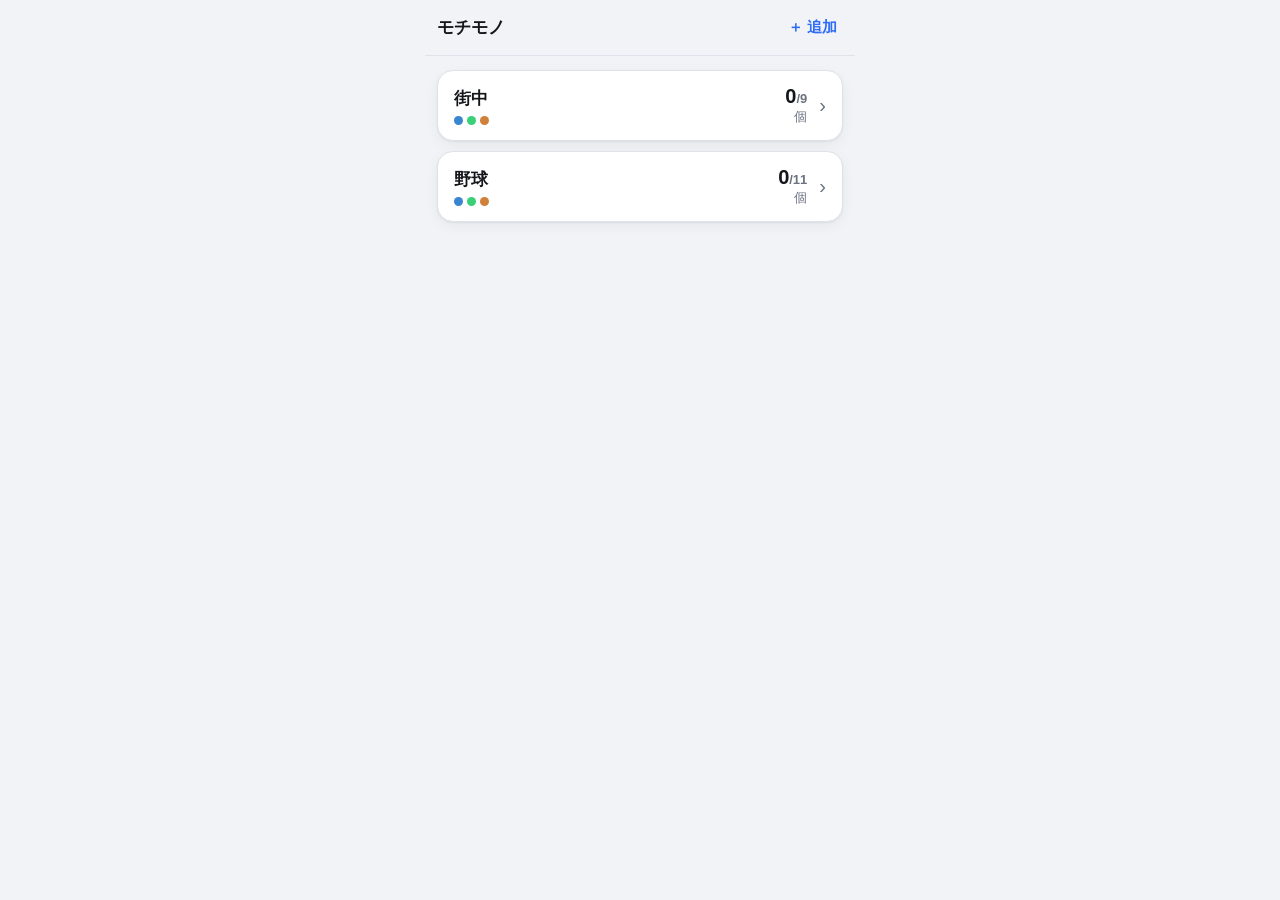
==== mochimono.html @ ecf351e9 "モチモノ: HTMLプロトタイプ 持ち物チェックリスト（6本目）の操作感を先に固めるためのプロトタイプ。 引き継ぎ書の進め方①に従い、Swiftを書く前にブラウザで詰める。  - プレーンテキスト編集" ====
<!DOCTYPE html>
<html lang="ja">
<head>
<meta charset="utf-8">
<meta name="viewport" content="width=device-width,initial-scale=1,viewport-fit=cover">
<title>モチモノ プロトタイプ</title>
<style>
:root{
  --bg:#f2f3f7; --card:#ffffff; --text:#14161a; --sub:#6b7280; --line:#dfe2ea;
  --accent:#2f6df6; --danger:#d92d20; --shadow:0 1px 2px rgba(0,0,0,.06),0 4px 14px rgba(0,0,0,.05);
}
@media (prefers-color-scheme:dark){
  :root{ --bg:#0b0d10; --card:#161a20; --text:#eef1f6; --sub:#98a2b3; --line:#252b34;
         --accent:#5b8dff; --danger:#ff6b60; --shadow:none; }
}
*{box-sizing:border-box;-webkit-tap-highlight-color:transparent}
html,body{margin:0;padding:0;background:var(--bg);color:var(--text);
  font-family:-apple-system,BlinkMacSystemFont,"Hiragino Sans","Noto Sans JP",sans-serif;}
body{max-width:430px;margin:0 auto;min-height:100vh;overscroll-behavior:none}

/* ---------- 共通の枠 ---------- */
.nav{position:sticky;top:0;z-index:10;background:color-mix(in srgb,var(--bg) 88%,transparent);
  backdrop-filter:blur(12px);border-bottom:1px solid var(--line);
  display:flex;align-items:center;gap:8px;padding:10px 12px;min-height:52px}
.nav h1{font-size:17px;margin:0;font-weight:700;flex:1;min-width:0;
  white-space:nowrap;overflow:hidden;text-overflow:ellipsis}
.nav .sub{font-size:12px;color:var(--sub);font-weight:500;margin-left:6px;white-space:nowrap}
.btn{border:0;background:transparent;color:var(--accent);font-size:15px;font-weight:600;
  padding:8px 6px;border-radius:10px;cursor:pointer;font-family:inherit}
.btn:active{opacity:.5}
.btn.solid{background:var(--accent);color:#fff;padding:11px 16px;border-radius:12px}
.btn.ghost{color:var(--sub)}
.btn.danger{color:var(--danger)}
.wrap{padding:14px 12px 120px}
.screen{display:none}
.screen.on{display:block}

/* ---------- リスト一覧 ---------- */
.row{background:var(--card);border:1px solid var(--line);border-radius:16px;padding:14px 16px;
  margin-bottom:10px;display:flex;align-items:center;gap:12px;box-shadow:var(--shadow);cursor:pointer}
.row:active{transform:scale(.985)}
.row .name{font-size:17px;font-weight:700;flex:1;min-width:0}
.row .dots{display:flex;gap:4px;margin-top:6px}
.row .dot{width:9px;height:9px;border-radius:50%}
.row .cnt{font-size:13px;color:var(--sub);font-variant-numeric:tabular-nums;text-align:right}
.row .cnt b{display:block;font-size:20px;color:var(--text);font-weight:800}
.row.done .cnt b{color:#16a34a}
.chev{color:var(--sub);font-size:20px}
.empty{color:var(--sub);text-align:center;padding:48px 20px;line-height:1.9;font-size:14px}

/* ---------- グリッド ---------- */
.group{margin-bottom:16px}
.grid{display:grid;gap:8px}
.cell{
  --h:210;
  position:relative;border-radius:14px;display:flex;align-items:center;justify-content:center;
  text-align:center;padding:8px 6px;cursor:pointer;line-height:1.25;word-break:auto-phrase;overflow-wrap:anywhere;min-width:0;
  font-weight:700;letter-spacing:-.01em;
  border:1.5px solid hsl(var(--h) 42% 78%);
  background:hsl(var(--h) 62% 96%);
  color:hsl(var(--h) 45% 28%);
  transition:transform .09s ease, background .13s ease, color .13s ease, border-color .13s ease;
}
.cell.on{
  background:hsl(var(--h) 62% 45%);
  border-color:hsl(var(--h) 62% 40%);
  color:#fff;
}
.cell:active{transform:scale(.94)}
.cell .tick{position:absolute;top:5px;right:7px;font-size:12px;opacity:0;transition:opacity .13s}
.cell.on .tick{opacity:.95}
@media (prefers-color-scheme:dark){
  .cell{border-color:hsl(var(--h) 34% 38%);background:hsl(var(--h) 32% 18%);color:hsl(var(--h) 55% 80%)}
  .cell.on{background:hsl(var(--h) 62% 55%);border-color:hsl(var(--h) 62% 62%);color:#0b0d10}
}

/* ---------- 進捗・完了 ---------- */
.bar{height:6px;border-radius:99px;background:var(--line);overflow:hidden;margin:0 0 14px}
.bar i{display:block;height:100%;background:var(--accent);transition:width .25s ease}
.bar.full i{background:#16a34a}
.done-banner{background:#16a34a;color:#fff;border-radius:14px;padding:12px 14px;font-weight:800;
  text-align:center;margin-bottom:14px;font-size:15px}

/* ---------- 編集 ---------- */
.field{width:100%;background:var(--card);border:1px solid var(--line);border-radius:14px;
  padding:12px 14px;font-size:16px;color:var(--text);font-family:inherit;margin-bottom:12px}
textarea.field{min-height:46vh;line-height:1.85;resize:vertical;font-size:16px}
.hint{color:var(--sub);font-size:12.5px;line-height:1.8;padding:2px 4px 14px}
.hint code{background:var(--line);padding:1px 5px;border-radius:5px;font-size:12px}
.seg{display:flex;gap:6px;background:var(--line);padding:4px;border-radius:12px}
.seg button{flex:1;border:0;background:transparent;color:var(--sub);font-weight:700;font-size:15px;
  padding:9px 0;border-radius:9px;cursor:pointer;font-family:inherit}
.seg button.on{background:var(--card);color:var(--text);box-shadow:var(--shadow)}
.label{font-size:13px;font-weight:700;color:var(--sub);margin:18px 4px 8px}

/* ---------- シート ---------- */
.mask{position:fixed;inset:0;background:rgba(0,0,0,.4);display:none;z-index:40}
.mask.on{display:block}
.sheet{position:fixed;left:0;right:0;bottom:0;z-index:41;max-width:430px;margin:0 auto;
  background:var(--bg);border-radius:22px 22px 0 0;padding:20px 16px 34px;display:none;
  border-top:1px solid var(--line)}
.sheet.on{display:block}
.sheet h2{margin:0 0 6px;font-size:17px}
.sheet p{margin:0 0 18px;color:var(--sub);font-size:14px;line-height:1.7}
.sheet .acts{display:flex;flex-direction:column;gap:8px}
.sheet .acts .btn{width:100%;padding:14px;border-radius:14px;background:var(--card);border:1px solid var(--line)}
.fab{position:fixed;left:0;right:0;bottom:0;max-width:430px;margin:0 auto;padding:12px 12px calc(12px + env(safe-area-inset-bottom));
  background:linear-gradient(to top,var(--bg) 62%,transparent);display:flex;gap:8px;z-index:20}
.fab .btn{flex:1}
</style>
</head>
<body>

<!-- ============ リスト一覧 ============ -->
<section id="screen-home" class="screen on">
  <div class="nav"><h1>モチモノ</h1><button class="btn" onclick="newList()">＋ 追加</button></div>
  <div class="wrap"><div id="homeList"></div></div>
</section>

<!-- ============ 閲覧（グリッド） ============ -->
<section id="screen-list" class="screen">
  <div class="nav">
    <button class="btn" onclick="go('home')">‹ 一覧</button>
    <h1 id="listTitle"></h1>
    <span class="sub" id="listCount"></span>
    <button class="btn" onclick="openSheet()">…</button>
  </div>
  <div class="wrap">
    <div class="bar" id="bar"><i></i></div>
    <div id="doneBanner"></div>
    <div id="groups"></div>
  </div>
  <div class="fab">
    <button class="btn solid" style="background:var(--card);color:var(--text);border:1px solid var(--line)"
            onclick="askReset()">全部外す</button>
    <button class="btn solid" onclick="go('edit')">編集</button>
  </div>
</section>

<!-- ============ 編集（プレーンテキスト） ============ -->
<section id="screen-edit" class="screen">
  <div class="nav">
    <button class="btn ghost" onclick="cancelEdit()">キャンセル</button>
    <h1 style="text-align:center">編集</h1>
    <button class="btn" onclick="saveEdit()">保存</button>
  </div>
  <div class="wrap">
    <div class="label">リスト名</div>
    <input id="editName" class="field" placeholder="例：野球">
    <div class="label">持ち物（1行に1つ・空行でグループが分かれます）</div>
    <textarea id="editText" class="field" spellcheck="false" placeholder="帽子&#10;ソックス&#10;&#10;グローブ&#10;バット"></textarea>
    <div class="hint">
      ・1行 = 1つの持ち物<br>
      ・<code>空行</code>を入れると、そこでグループが分かれて色が変わります<br>
      ・チェックの状態は、名前が同じものは編集しても引き継がれます
    </div>
    <div class="label">列数</div>
    <div class="seg" id="colSeg"></div>
    <div class="label" style="margin-top:26px">このリスト</div>
    <button class="btn danger field" style="text-align:left;cursor:pointer" onclick="askDelete()">リストを削除</button>
  </div>
</section>

<div class="mask" id="mask" onclick="closeSheet()"></div>
<div class="sheet" id="sheet">
  <h2 id="sheetTitle"></h2>
  <p id="sheetBody"></p>
  <div class="acts" id="sheetActs"></div>
</div>

<script>
/* ==========================================================
   データ
   list = { id, name, text, cols, items:[{id,text,g,on}] }
   text が正本。items は text から作り、チェック状態だけ持ち越す。
   ========================================================== */
const KEY = 'mochimono.v1';
const HUES = [210, 145, 28, 340, 265, 190, 55, 8, 300, 168];
let db = load();
let cur = null;          // 開いているリストのid
let pendingAct = null;

function uid(){ return Math.random().toString(36).slice(2,10) }

function load(){
  try{
    const raw = localStorage.getItem(KEY);
    if(raw){ const d = JSON.parse(raw); if(d && Array.isArray(d.lists)) return d; }
  }catch(e){ console.warn('読み込み失敗', e) }   // 握り潰さない（DEVLOG 4-1）
  return { lists: [
    seed('街中', '財布\nスマホ\n鍵\nハンカチ\n\nイヤホン\nモバイルバッテリー\n充電ケーブル\n\n目薬\nリップ'),
    seed('野球', '帽子\nソックス\nアンダーシャツ\nベルト\n\nグローブ\nバット\nスパイク\n\nタオル\n水筒\n日焼け止め\n保険証'),
  ]};
}
function seed(name, text){
  const l = { id:uid(), name, text, cols:4, items:[] };
  l.items = parse(text, []);
  return l;
}
function save(){ try{ localStorage.setItem(KEY, JSON.stringify(db)) }catch(e){ alert('保存できませんでした：'+e.message) } }

/* text → items。old のチェック状態を、同じ名前のものへ引き継ぐ。 */
function parse(text, old){
  const lines = String(text).replace(/\r\n?/g,'\n').split('\n');
  const out = [];
  let g = 0, seenInGroup = false;
  for(const raw of lines){
    const t = raw.trim();
    if(t === ''){ if(seenInGroup){ g++; seenInGroup = false } continue }
    out.push({ id:uid(), text:t, g, on:false });
    seenInGroup = true;
  }
  // 引き継ぎ：同グループの同名を優先し、無ければ全体から同名を1つ消費する
  const pool = (old||[]).map(o => ({...o, used:false}));
  for(const it of out){
    let m = pool.find(o => !o.used && o.text === it.text && o.g === it.g)
         || pool.find(o => !o.used && o.text === it.text);
    if(m){ m.used = true; it.on = m.on; it.id = m.id }
  }
  return out;
}

/* ==========================================================
   画面
   ========================================================== */
function go(name){
  for(const s of document.querySelectorAll('.screen')) s.classList.remove('on');
  document.getElementById('screen-'+name).classList.add('on');
  window.scrollTo(0,0);
  if(name === 'home') renderHome();
  if(name === 'list') renderList();
  if(name === 'edit') renderEdit();
}
function list(){ return db.lists.find(l => l.id === cur) }
function stat(l){ const n = l.items.length, d = l.items.filter(i=>i.on).length; return {n, d} }

function renderHome(){
  const el = document.getElementById('homeList');
  if(!db.lists.length){
    el.innerHTML = '<div class="empty">リストがありません。<br>右上の「＋ 追加」から作れます。</div>';
    return;
  }
  el.innerHTML = db.lists.map(l => {
    const {n,d} = stat(l);
    const gs = [...new Set(l.items.map(i=>i.g))];
    const dots = gs.map(g => `<span class="dot" style="background:hsl(${HUES[g%HUES.length]} 62% 52%)"></span>`).join('');
    return `<div class="row ${n&&d===n?'done':''}" onclick="open_('${l.id}')">
      <div style="flex:1;min-width:0">
        <div class="name">${esc(l.name)}</div>
        <div class="dots">${dots}</div>
      </div>
      <div class="cnt"><b>${d}<span style="font-size:13px;color:var(--sub)">/${n}</span></b>${n&&d===n?'そろった':'個'}</div>
      <div class="chev">›</div>
    </div>`;
  }).join('');
}

function renderList(){
  const l = list(); if(!l) return go('home');
  const {n,d} = stat(l);
  document.getElementById('listTitle').textContent = l.name;
  document.getElementById('listCount').textContent = n ? `${d}/${n}` : '';
  const bar = document.getElementById('bar');
  bar.classList.toggle('full', n>0 && d===n);
  bar.firstElementChild.style.width = (n ? d/n*100 : 0) + '%';
  document.getElementById('doneBanner').innerHTML =
    (n>0 && d===n) ? '<div class="done-banner">ヨシ！ 全部そろいました</div>' : '';

  const groups = [];
  for(const it of l.items){ (groups[it.g] ||= []).push(it) }
  const cols = l.cols || 4;
  const ar = cols >= 4 ? 1 : cols === 3 ? 1.15 : 1.7;
  document.getElementById('groups').innerHTML = groups.filter(Boolean).map((items, gi) => {
    const h = HUES[items[0].g % HUES.length];
    const cells = items.map(it => `
      <div class="cell ${it.on?'on':''}" style="--h:${h};aspect-ratio:${ar};font-size:${fsize(it.text,cols)}px"
           onclick="toggle('${it.id}')"><span class="tick">✓</span>${esc(it.text)}</div>`).join('');
    return `<div class="group"><div class="grid" style="grid-template-columns:repeat(${cols},minmax(0,1fr))">${cells}</div></div>`;
  }).join('') || '<div class="empty">まだ何も入っていません。<br>下の「編集」から書けます。</div>';
}

function fsize(t, cols){
  const base = cols<=2 ? 20 : cols===3 ? 17 : 15;
  const n = t.length;
  if(n<=4) return base;
  if(n<=6) return base-2;
  if(n<=9) return base-4;
  return base-5.5;
}

function toggle(id){
  const l = list(); const it = l.items.find(i=>i.id===id); if(!it) return;   // 消えたIDは黙って無視（DEVLOG 4-10）
  it.on = !it.on;
  haptic(it.on ? 'on' : 'off');
  save(); renderList();
}

function open_(id){ cur = id; go('list') }
function newList(){
  const l = { id:uid(), name:'新しいリスト', text:'', cols:4, items:[] };
  db.lists.push(l); save(); cur = l.id; go('edit');
}

/* ---------- 編集 ---------- */
function renderEdit(){
  const l = list(); if(!l) return go('home');
  document.getElementById('editName').value = l.name;
  document.getElementById('editText').value = l.text;
  const seg = document.getElementById('colSeg');
  seg.innerHTML = [2,3,4,5].map(c =>
    `<button class="${(l.cols||4)===c?'on':''}" onclick="setCols(${c})">${c}列</button>`).join('');
}
function setCols(c){ const l=list(); l.cols=c; haptic('sel'); save(); renderEdit() }
function saveEdit(){
  const l = list();
  const name = document.getElementById('editName').value.trim();
  l.name = name || '名前のないリスト';
  l.text = document.getElementById('editText').value;
  l.items = parse(l.text, l.items);
  haptic('ok'); save(); go('list');
}
function cancelEdit(){ const l=list(); go(l && l.items.length ? 'list' : 'home') }

/* ---------- 確認シート ---------- */
function sheet(title, body, acts){
  document.getElementById('sheetTitle').textContent = title;
  document.getElementById('sheetBody').textContent = body;
  document.getElementById('sheetActs').innerHTML =
    acts.map((a,i)=>`<button class="btn ${a.danger?'danger':''}" onclick="sheetAct(${i})">${esc(a.label)}</button>`).join('') +
    `<button class="btn ghost" onclick="closeSheet()">やめる</button>`;
  pendingAct = acts;
  document.getElementById('mask').classList.add('on');
  document.getElementById('sheet').classList.add('on');
}
function sheetAct(i){ const f = pendingAct[i].run; closeSheet(); f() }
function closeSheet(){
  document.getElementById('mask').classList.remove('on');
  document.getElementById('sheet').classList.remove('on');
}
function openSheet(){
  const l = list(); const {n,d} = stat(l);
  sheet(l.name, `${n}個中 ${d}個にチェックが付いています。`, [
    {label:'編集する', run:()=>go('edit')},
    {label:'チェックを全部外す', danger:true, run:doReset},
  ]);
}
function askReset(){
  const l = list(); const {n,d} = stat(l);
  if(d === 0){ haptic('warn'); return }
  sheet('チェックを全部外しますか？', `${n}個中 ${d}個に付いているチェックが、すべて外れます。元に戻せません。`,
    [{label:'全部外す', danger:true, run:doReset}]);
}
function doReset(){
  const l = list(); l.items.forEach(i => i.on = false);
  haptic('ok'); save(); renderList();
}
function askDelete(){
  const l = list();
  sheet('このリストを削除しますか？', `「${l.name}」と、書いた ${l.items.length}個の持ち物がすべて消えます。元に戻せません。`,
    [{label:'削除する', danger:true, run:()=>{
      db.lists = db.lists.filter(x => x.id !== l.id); cur = null; haptic('warn'); save(); go('home');
    }}]);
}

/* ---------- 触覚（本番はSwiftのUIImpactFeedbackGenerator。ここは代替） ---------- */
function haptic(kind){
  const ms = {on:[14], off:[8], sel:[6], ok:[10,40,16], warn:[18,60,18]}[kind] || [10];
  try{ navigator.vibrate && navigator.vibrate(ms) }catch(e){}
}

function esc(s){ return String(s).replace(/[&<>"]/g, c => ({'&':'&amp;','<':'&lt;','>':'&gt;','"':'&quot;'}[c])) }

renderHome();
</script>
</body>
</html>
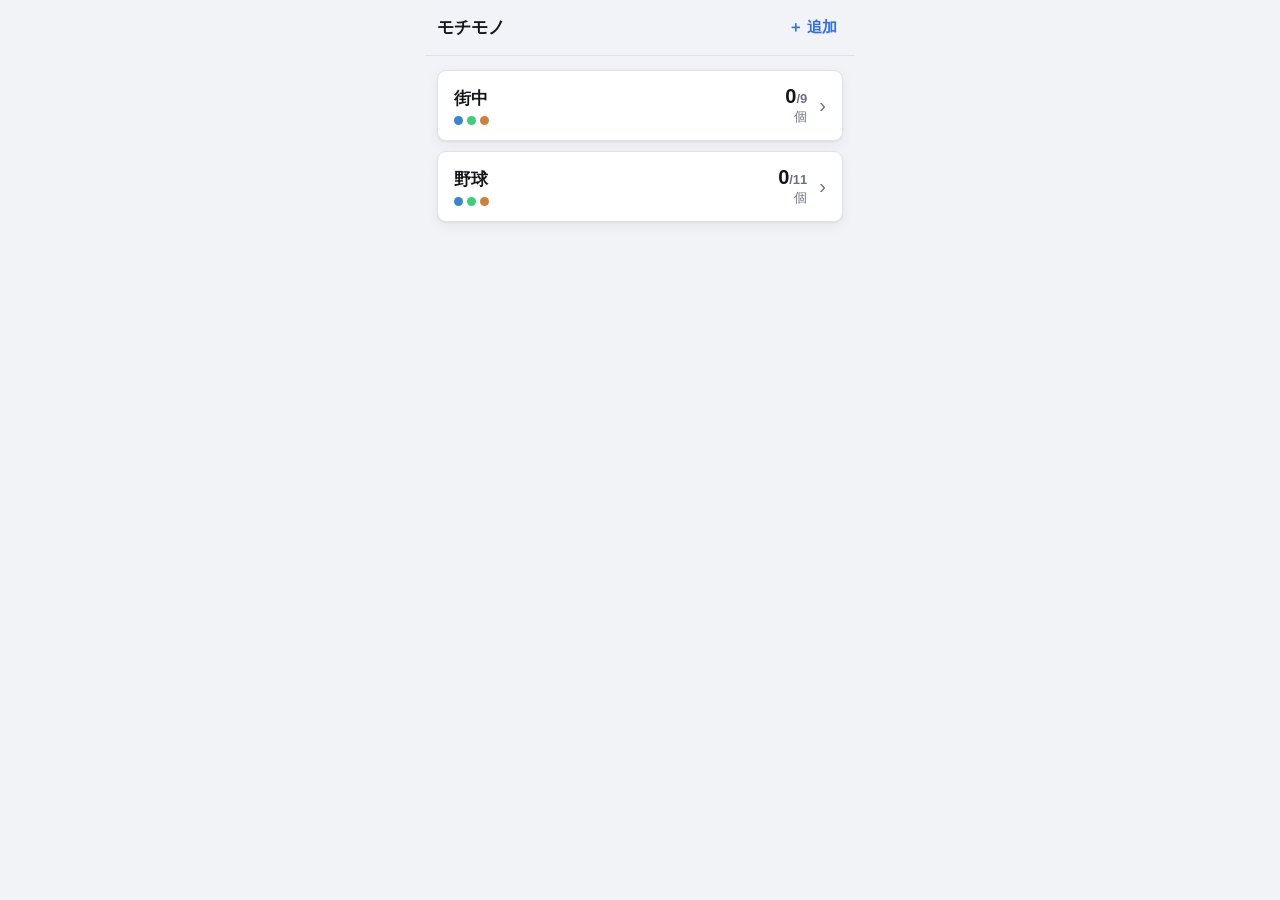
==== commit 4d5798de: "リスト画面の見た目を作り直す：詰めて並べる・横長・角を落とす - グループで行を改めるのをやめ、1つのグリッドに上から詰める。   区別は色だけに任せる（テキストの空行＝色の変わり目、という対応は保つ" ====
--- a/mochimono.html
+++ b/mochimono.html
@@ -26,9 +26,9 @@
   white-space:nowrap;overflow:hidden;text-overflow:ellipsis}
 .nav .sub{font-size:12px;color:var(--sub);font-weight:500;margin-left:6px;white-space:nowrap}
 .btn{border:0;background:transparent;color:var(--accent);font-size:15px;font-weight:600;
-  padding:8px 6px;border-radius:10px;cursor:pointer;font-family:inherit}
+  padding:8px 6px;border-radius:6px;cursor:pointer;font-family:inherit}
 .btn:active{opacity:.5}
-.btn.solid{background:var(--accent);color:#fff;padding:11px 16px;border-radius:12px}
+.btn.solid{background:var(--accent);color:#fff;padding:11px 16px;border-radius:7px}
 .btn.ghost{color:var(--sub)}
 .btn.danger{color:var(--danger)}
 .wrap{padding:14px 12px 120px}
@@ -36,7 +36,7 @@
 .screen.on{display:block}
 
 /* ---------- リスト一覧 ---------- */
-.row{background:var(--card);border:1px solid var(--line);border-radius:16px;padding:14px 16px;
+.row{background:var(--card);border:1px solid var(--line);border-radius:9px;padding:14px 16px;
   margin-bottom:10px;display:flex;align-items:center;gap:12px;box-shadow:var(--shadow);cursor:pointer}
 .row:active{transform:scale(.985)}
 .row .name{font-size:17px;font-weight:700;flex:1;min-width:0}
@@ -49,47 +49,45 @@
 .empty{color:var(--sub);text-align:center;padding:48px 20px;line-height:1.9;font-size:14px}
 
 /* ---------- グリッド ---------- */
-.group{margin-bottom:16px}
-.grid{display:grid;gap:8px}
+.grid{display:grid;gap:3px}
 .cell{
   --h:210;
-  position:relative;border-radius:14px;display:flex;align-items:center;justify-content:center;
-  text-align:center;padding:8px 6px;cursor:pointer;line-height:1.25;word-break:auto-phrase;overflow-wrap:anywhere;min-width:0;
-  font-weight:700;letter-spacing:-.01em;
-  border:1.5px solid hsl(var(--h) 42% 78%);
-  background:hsl(var(--h) 62% 96%);
-  color:hsl(var(--h) 45% 28%);
-  transition:transform .09s ease, background .13s ease, color .13s ease, border-color .13s ease;
+  position:relative;border-radius:5px;display:flex;align-items:center;justify-content:center;
+  text-align:center;padding:6px 5px;cursor:pointer;line-height:1.18;word-break:normal;line-break:strict;overflow-wrap:break-word;min-width:0;overflow:hidden;
+  font-weight:800;letter-spacing:-.02em;
+  border:0;
+  background:hsl(var(--h) 58% 91%);
+  color:hsl(var(--h) 52% 26%);
+  transition:transform .07s ease, background .12s ease, color .12s ease;
 }
 .cell.on{
-  background:hsl(var(--h) 62% 45%);
-  border-color:hsl(var(--h) 62% 40%);
+  background:hsl(var(--h) 64% 44%);
   color:#fff;
 }
-.cell:active{transform:scale(.94)}
-.cell .tick{position:absolute;top:5px;right:7px;font-size:12px;opacity:0;transition:opacity .13s}
-.cell.on .tick{opacity:.95}
+.cell:active{transform:scale(.93)}
+.cell .tick{position:absolute;top:3px;right:4px;font-size:9px;opacity:0;transition:opacity .12s}
+.cell.on .tick{opacity:.9}
 @media (prefers-color-scheme:dark){
-  .cell{border-color:hsl(var(--h) 34% 38%);background:hsl(var(--h) 32% 18%);color:hsl(var(--h) 55% 80%)}
-  .cell.on{background:hsl(var(--h) 62% 55%);border-color:hsl(var(--h) 62% 62%);color:#0b0d10}
+  .cell{background:hsl(var(--h) 26% 21%);color:hsl(var(--h) 48% 74%)}
+  .cell.on{background:hsl(var(--h) 62% 54%);color:#0a0c0f}
 }
 
 /* ---------- 進捗・完了 ---------- */
-.bar{height:6px;border-radius:99px;background:var(--line);overflow:hidden;margin:0 0 14px}
+.bar{height:4px;border-radius:2px;background:var(--line);overflow:hidden;margin:0 0 14px}
 .bar i{display:block;height:100%;background:var(--accent);transition:width .25s ease}
 .bar.full i{background:#16a34a}
-.done-banner{background:#16a34a;color:#fff;border-radius:14px;padding:12px 14px;font-weight:800;
+.done-banner{background:#16a34a;color:#fff;border-radius:8px;padding:12px 14px;font-weight:800;
   text-align:center;margin-bottom:14px;font-size:15px}
 
 /* ---------- 編集 ---------- */
-.field{width:100%;background:var(--card);border:1px solid var(--line);border-radius:14px;
+.field{width:100%;background:var(--card);border:1px solid var(--line);border-radius:8px;
   padding:12px 14px;font-size:16px;color:var(--text);font-family:inherit;margin-bottom:12px}
 textarea.field{min-height:46vh;line-height:1.85;resize:vertical;font-size:16px}
 .hint{color:var(--sub);font-size:12.5px;line-height:1.8;padding:2px 4px 14px}
 .hint code{background:var(--line);padding:1px 5px;border-radius:5px;font-size:12px}
-.seg{display:flex;gap:6px;background:var(--line);padding:4px;border-radius:12px}
+.seg{display:flex;gap:6px;background:var(--line);padding:4px;border-radius:7px}
 .seg button{flex:1;border:0;background:transparent;color:var(--sub);font-weight:700;font-size:15px;
-  padding:9px 0;border-radius:9px;cursor:pointer;font-family:inherit}
+  padding:9px 0;border-radius:6px;cursor:pointer;font-family:inherit}
 .seg button.on{background:var(--card);color:var(--text);box-shadow:var(--shadow)}
 .label{font-size:13px;font-weight:700;color:var(--sub);margin:18px 4px 8px}
 
@@ -97,13 +95,13 @@
 .mask{position:fixed;inset:0;background:rgba(0,0,0,.4);display:none;z-index:40}
 .mask.on{display:block}
 .sheet{position:fixed;left:0;right:0;bottom:0;z-index:41;max-width:430px;margin:0 auto;
-  background:var(--bg);border-radius:22px 22px 0 0;padding:20px 16px 34px;display:none;
+  background:var(--bg);border-radius:14px 14px 0 0;padding:20px 16px 34px;display:none;
   border-top:1px solid var(--line)}
 .sheet.on{display:block}
 .sheet h2{margin:0 0 6px;font-size:17px}
 .sheet p{margin:0 0 18px;color:var(--sub);font-size:14px;line-height:1.7}
 .sheet .acts{display:flex;flex-direction:column;gap:8px}
-.sheet .acts .btn{width:100%;padding:14px;border-radius:14px;background:var(--card);border:1px solid var(--line)}
+.sheet .acts .btn{width:100%;padding:14px;border-radius:8px;background:var(--card);border:1px solid var(--line)}
 .fab{position:fixed;left:0;right:0;bottom:0;max-width:430px;margin:0 auto;padding:12px 12px calc(12px + env(safe-area-inset-bottom));
   background:linear-gradient(to top,var(--bg) 62%,transparent);display:flex;gap:8px;z-index:20}
 .fab .btn{flex:1}
@@ -266,26 +264,42 @@
   document.getElementById('doneBanner').innerHTML =
     (n>0 && d===n) ? '<div class="done-banner">ヨシ！ 全部そろいました</div>' : '';
 
-  const groups = [];
-  for(const it of l.items){ (groups[it.g] ||= []).push(it) }
+  // グループは色だけで分ける。行は改めず、上から詰めて並べる。
   const cols = l.cols || 4;
-  const ar = cols >= 4 ? 1 : cols === 3 ? 1.15 : 1.7;
-  document.getElementById('groups').innerHTML = groups.filter(Boolean).map((items, gi) => {
-    const h = HUES[items[0].g % HUES.length];
-    const cells = items.map(it => `
-      <div class="cell ${it.on?'on':''}" style="--h:${h};aspect-ratio:${ar};font-size:${fsize(it.text,cols)}px"
+  const ar = cols >= 5 ? 1.35 : cols === 4 ? 1.55 : cols === 3 ? 1.9 : 2.6;
+  const contW = document.getElementById('groups').clientWidth || Math.min(430, window.innerWidth) - 24;
+  const cellW = (contW - 3*(cols-1)) / cols;
+  const cellH = Math.round(cellW / ar);
+  const cells = l.items.map(it => `
+      <div class="cell ${it.on?'on':''}" style="--h:${HUES[it.g % HUES.length]};height:${cellH}px;font-size:${fsize(it.text,cols,cellW)}px"
            onclick="toggle('${it.id}')"><span class="tick">✓</span>${esc(it.text)}</div>`).join('');
-    return `<div class="group"><div class="grid" style="grid-template-columns:repeat(${cols},minmax(0,1fr))">${cells}</div></div>`;
-  }).join('') || '<div class="empty">まだ何も入っていません。<br>下の「編集」から書けます。</div>';
-}
-
-function fsize(t, cols){
-  const base = cols<=2 ? 20 : cols===3 ? 17 : 15;
-  const n = t.length;
-  if(n<=4) return base;
-  if(n<=6) return base-2;
-  if(n<=9) return base-4;
-  return base-5.5;
+  document.getElementById('groups').innerHTML = l.items.length
+    ? `<div class="grid" style="grid-template-columns:repeat(${cols},minmax(0,1fr))">${cells}</div>`
+    : '<div class="empty">まだ何も入っていません。<br>下の「編集」から書けます。</div>';
+  fitCells();
+}
+
+// 禁則で改行位置がずれると計算どおりに収まらないので、最後は実測で詰める。
+// （「モバイルバッテリー」は「リー」が行頭に来られず3行になり、セルからはみ出した）
+function fitCells(){
+  for(const c of document.querySelectorAll('.cell')){
+    let fs = parseFloat(c.style.fontSize) || 15;
+    let guard = 0;
+    while(c.scrollHeight > c.clientHeight + 0.5 && fs > 8 && guard++ < 30){
+      fs -= 0.5; c.style.fontSize = fs + 'px';
+    }
+  }
+}
+
+// セルの幅から実際に入る大きさを決める。1行で11px未満になるなら2行に回す。
+// （長さで場合分けすると「アンダーシャ／ツ」のように末尾1文字だけが落ちる）
+function fsize(t, cols, cellW){
+  const base = cols<=2 ? 21 : cols===3 ? 18 : cols===4 ? 15.5 : 13.5;
+  const avail = Math.max(20, cellW - 12);            // 左右のpadding分を引く
+  const n = [...t].length || 1;                      // 和文は1文字≒1em
+  const one = avail / n;
+  if(one >= 11) return Math.min(base, one * 0.98);
+  return Math.max(9.5, Math.min(base, avail * 2 / n * 0.98));
 }
 
 function toggle(id){
@@ -370,6 +384,10 @@
 
 function esc(s){ return String(s).replace(/[&<>"]/g, c => ({'&':'&amp;','<':'&lt;','>':'&gt;','"':'&quot;'}[c])) }
 
+window.addEventListener('resize', () => {
+  if(document.getElementById('screen-list').classList.contains('on')) renderList();
+});
+
 renderHome();
 </script>
 </body>
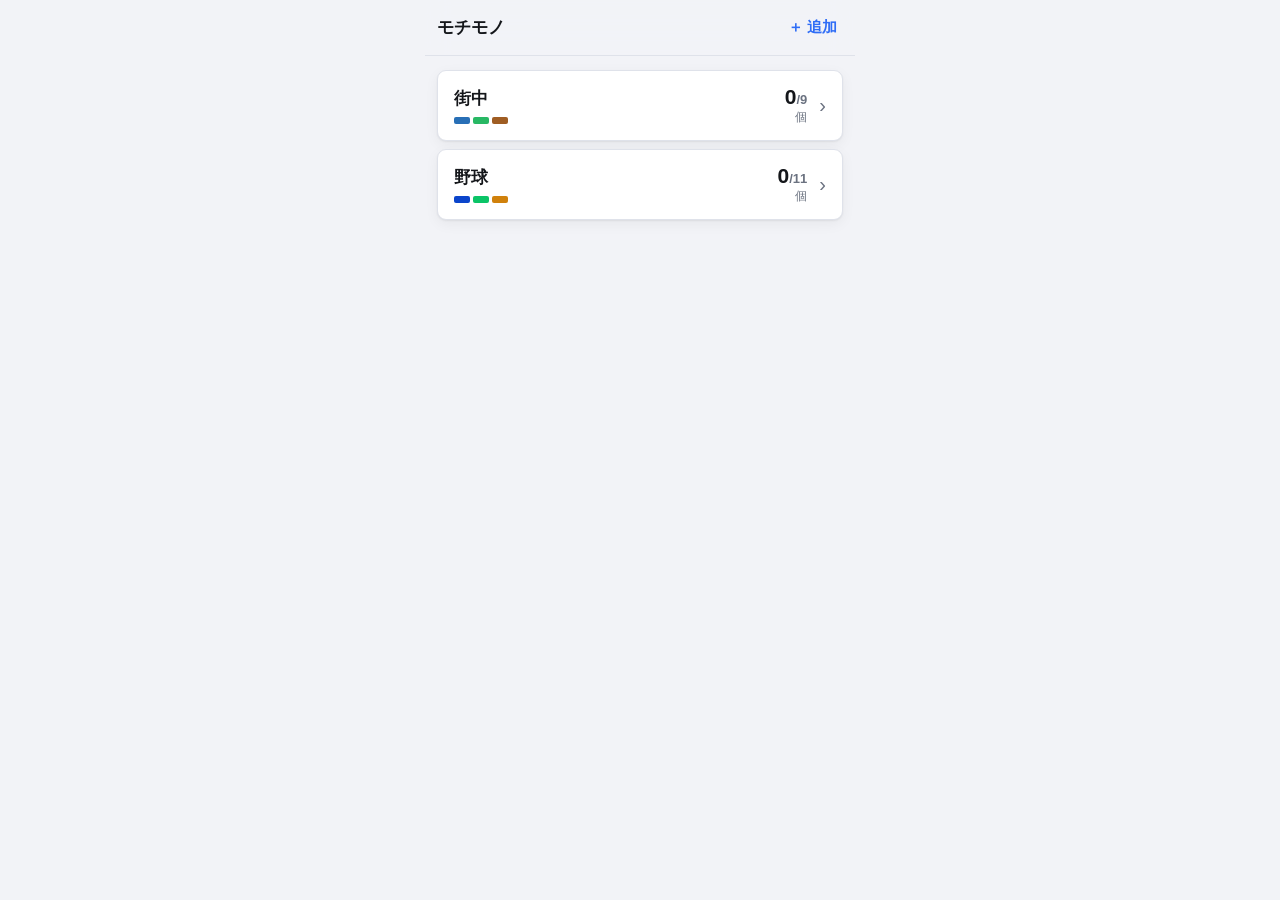
==== commit 26960bb1: "配色モードを8つ用意し、リストごとに選べるようにする 「グループの色をどう選ぶか」だけが違うモードを8つ。カラフル / にじ / 同系色 / 暖色⇔寒色 / くすみ / ビビッド / パステル / モ" ====
--- a/mochimono.html
+++ b/mochimono.html
@@ -5,13 +5,20 @@
 <meta name="viewport" content="width=device-width,initial-scale=1,viewport-fit=cover">
 <title>モチモノ プロトタイプ</title>
 <style>
+/* 明暗は「トークンを1か所で入れ替える」形にする。色ごとに if を書くと必ず破綻する。 */
 :root{
   --bg:#f2f3f7; --card:#ffffff; --text:#14161a; --sub:#6b7280; --line:#dfe2ea;
   --accent:#2f6df6; --danger:#d92d20; --shadow:0 1px 2px rgba(0,0,0,.06),0 4px 14px rgba(0,0,0,.05);
 }
 @media (prefers-color-scheme:dark){
-  :root{ --bg:#0b0d10; --card:#161a20; --text:#eef1f6; --sub:#98a2b3; --line:#252b34;
-         --accent:#5b8dff; --danger:#ff6b60; --shadow:none; }
+  :root:not([data-theme="light"]){
+    --bg:#0b0d10; --card:#161a20; --text:#eef1f6; --sub:#98a2b3; --line:#252b34;
+    --accent:#5b8dff; --danger:#ff6b60; --shadow:none;
+  }
+}
+:root[data-theme="dark"]{
+  --bg:#0b0d10; --card:#161a20; --text:#eef1f6; --sub:#98a2b3; --line:#252b34;
+  --accent:#5b8dff; --danger:#ff6b60; --shadow:none;
 }
 *{box-sizing:border-box;-webkit-tap-highlight-color:transparent}
 html,body{margin:0;padding:0;background:var(--bg);color:var(--text);
@@ -24,7 +31,7 @@
   display:flex;align-items:center;gap:8px;padding:10px 12px;min-height:52px}
 .nav h1{font-size:17px;margin:0;font-weight:700;flex:1;min-width:0;
   white-space:nowrap;overflow:hidden;text-overflow:ellipsis}
-.nav .sub{font-size:12px;color:var(--sub);font-weight:500;margin-left:6px;white-space:nowrap}
+.nav .sub{font-size:12px;color:var(--sub);font-weight:500;white-space:nowrap;font-variant-numeric:tabular-nums}
 .btn{border:0;background:transparent;color:var(--accent);font-size:15px;font-weight:600;
   padding:8px 6px;border-radius:6px;cursor:pointer;font-family:inherit}
 .btn:active{opacity:.5}
@@ -34,62 +41,65 @@
 .wrap{padding:14px 12px 120px}
 .screen{display:none}
 .screen.on{display:block}
+.label{font-size:12px;font-weight:800;color:var(--sub);margin:22px 4px 8px;letter-spacing:.02em}
+.label:first-child{margin-top:2px}
+.note{color:var(--sub);font-size:12px;line-height:1.7;padding:8px 4px 0}
 
 /* ---------- リスト一覧 ---------- */
 .row{background:var(--card);border:1px solid var(--line);border-radius:9px;padding:14px 16px;
-  margin-bottom:10px;display:flex;align-items:center;gap:12px;box-shadow:var(--shadow);cursor:pointer}
+  margin-bottom:8px;display:flex;align-items:center;gap:12px;box-shadow:var(--shadow);cursor:pointer}
 .row:active{transform:scale(.985)}
-.row .name{font-size:17px;font-weight:700;flex:1;min-width:0}
-.row .dots{display:flex;gap:4px;margin-top:6px}
-.row .dot{width:9px;height:9px;border-radius:50%}
-.row .cnt{font-size:13px;color:var(--sub);font-variant-numeric:tabular-nums;text-align:right}
-.row .cnt b{display:block;font-size:20px;color:var(--text);font-weight:800}
+.row .name{font-size:17px;font-weight:800}
+.row .dots{display:flex;gap:3px;margin-top:7px}
+.row .dot{width:16px;height:7px;border-radius:2px}
+.row .cnt{font-size:12px;color:var(--sub);font-variant-numeric:tabular-nums;text-align:right}
+.row .cnt b{display:block;font-size:21px;color:var(--text);font-weight:800}
 .row.done .cnt b{color:#16a34a}
 .chev{color:var(--sub);font-size:20px}
 .empty{color:var(--sub);text-align:center;padding:48px 20px;line-height:1.9;font-size:14px}
 
-/* ---------- グリッド ---------- */
+/* ---------- グリッド（色は配色モードから算出するのでJSが入れる） ---------- */
 .grid{display:grid;gap:3px}
 .cell{
-  --h:210;
   position:relative;border-radius:5px;display:flex;align-items:center;justify-content:center;
-  text-align:center;padding:6px 5px;cursor:pointer;line-height:1.18;word-break:normal;line-break:strict;overflow-wrap:break-word;min-width:0;overflow:hidden;
-  font-weight:800;letter-spacing:-.02em;
-  border:0;
-  background:hsl(var(--h) 58% 91%);
-  color:hsl(var(--h) 52% 26%);
-  transition:transform .07s ease, background .12s ease, color .12s ease;
-}
-.cell.on{
-  background:hsl(var(--h) 64% 44%);
-  color:#fff;
+  text-align:center;padding:6px 5px;cursor:pointer;line-height:1.18;
+  word-break:normal;line-break:strict;overflow-wrap:break-word;min-width:0;overflow:hidden;
+  font-weight:800;letter-spacing:-.02em;border:0;
+  transition:transform .07s ease, background-color .12s ease, color .12s ease;
 }
 .cell:active{transform:scale(.93)}
 .cell .tick{position:absolute;top:3px;right:4px;font-size:9px;opacity:0;transition:opacity .12s}
 .cell.on .tick{opacity:.9}
-@media (prefers-color-scheme:dark){
-  .cell{background:hsl(var(--h) 26% 21%);color:hsl(var(--h) 48% 74%)}
-  .cell.on{background:hsl(var(--h) 62% 54%);color:#0a0c0f}
-}
 
 /* ---------- 進捗・完了 ---------- */
-.bar{height:4px;border-radius:2px;background:var(--line);overflow:hidden;margin:0 0 14px}
+.bar{height:4px;border-radius:2px;background:var(--line);overflow:hidden;margin:0 0 12px}
 .bar i{display:block;height:100%;background:var(--accent);transition:width .25s ease}
 .bar.full i{background:#16a34a}
 .done-banner{background:#16a34a;color:#fff;border-radius:8px;padding:12px 14px;font-weight:800;
-  text-align:center;margin-bottom:14px;font-size:15px}
-
-/* ---------- 編集 ---------- */
+  text-align:center;margin-bottom:12px;font-size:15px}
+
+/* ---------- 入力・設定 ---------- */
 .field{width:100%;background:var(--card);border:1px solid var(--line);border-radius:8px;
-  padding:12px 14px;font-size:16px;color:var(--text);font-family:inherit;margin-bottom:12px}
-textarea.field{min-height:46vh;line-height:1.85;resize:vertical;font-size:16px}
-.hint{color:var(--sub);font-size:12.5px;line-height:1.8;padding:2px 4px 14px}
-.hint code{background:var(--line);padding:1px 5px;border-radius:5px;font-size:12px}
-.seg{display:flex;gap:6px;background:var(--line);padding:4px;border-radius:7px}
-.seg button{flex:1;border:0;background:transparent;color:var(--sub);font-weight:700;font-size:15px;
+  padding:12px 14px;font-size:16px;color:var(--text);font-family:inherit;margin-bottom:2px}
+textarea.field{min-height:46vh;line-height:1.85;resize:vertical}
+.hint{color:var(--sub);font-size:12.5px;line-height:1.8;padding:10px 4px 0}
+.hint code{background:var(--line);padding:1px 5px;border-radius:3px;font-size:12px}
+.seg{display:flex;gap:4px;background:var(--line);padding:3px;border-radius:8px}
+.seg button{flex:1;border:0;background:transparent;color:var(--sub);font-weight:800;font-size:14px;
   padding:9px 0;border-radius:6px;cursor:pointer;font-family:inherit}
 .seg button.on{background:var(--card);color:var(--text);box-shadow:var(--shadow)}
-.label{font-size:13px;font-weight:700;color:var(--sub);margin:18px 4px 8px}
+
+/* 配色モードの選択：見本そのものを押させる */
+.modes{display:grid;grid-template-columns:1fr 1fr;gap:8px}
+.mode{background:var(--card);border:1.5px solid var(--line);border-radius:9px;padding:9px 9px 10px;
+  cursor:pointer;text-align:left}
+.mode:active{transform:scale(.98)}
+.mode.on{border-color:var(--accent)}
+.mode .sw{display:grid;grid-template-columns:repeat(4,1fr);gap:2px;margin-bottom:8px}
+.mode .sw i{height:20px;border-radius:3px;display:block}
+.mode .nm{font-size:13.5px;font-weight:800;display:flex;align-items:center;gap:5px}
+.mode .nm .chk{color:var(--accent)}
+.mode .ds{font-size:11px;color:var(--sub);margin-top:2px;line-height:1.45}
 
 /* ---------- シート ---------- */
 .mask{position:fixed;inset:0;background:rgba(0,0,0,.4);display:none;z-index:40}
@@ -102,7 +112,8 @@
 .sheet p{margin:0 0 18px;color:var(--sub);font-size:14px;line-height:1.7}
 .sheet .acts{display:flex;flex-direction:column;gap:8px}
 .sheet .acts .btn{width:100%;padding:14px;border-radius:8px;background:var(--card);border:1px solid var(--line)}
-.fab{position:fixed;left:0;right:0;bottom:0;max-width:430px;margin:0 auto;padding:12px 12px calc(12px + env(safe-area-inset-bottom));
+.fab{position:fixed;left:0;right:0;bottom:0;max-width:430px;margin:0 auto;
+  padding:12px 12px calc(12px + env(safe-area-inset-bottom));
   background:linear-gradient(to top,var(--bg) 62%,transparent);display:flex;gap:8px;z-index:20}
 .fab .btn{flex:1}
 </style>
@@ -121,7 +132,7 @@
     <button class="btn" onclick="go('home')">‹ 一覧</button>
     <h1 id="listTitle"></h1>
     <span class="sub" id="listCount"></span>
-    <button class="btn" onclick="openSheet()">…</button>
+    <button class="btn" onclick="go('conf')">設定</button>
   </div>
   <div class="wrap">
     <div class="bar" id="bar"><i></i></div>
@@ -135,7 +146,7 @@
   </div>
 </section>
 
-<!-- ============ 編集（プレーンテキスト） ============ -->
+<!-- ============ 編集（中身） ============ -->
 <section id="screen-edit" class="screen">
   <div class="nav">
     <button class="btn ghost" onclick="cancelEdit()">キャンセル</button>
@@ -145,20 +156,43 @@
   <div class="wrap">
     <div class="label">リスト名</div>
     <input id="editName" class="field" placeholder="例：野球">
-    <div class="label">持ち物（1行に1つ・空行でグループが分かれます）</div>
-    <textarea id="editText" class="field" spellcheck="false" placeholder="帽子&#10;ソックス&#10;&#10;グローブ&#10;バット"></textarea>
+    <div class="label">持ち物</div>
+    <textarea id="editText" class="field" spellcheck="false"
+              placeholder="帽子&#10;ソックス&#10;&#10;グローブ&#10;バット"></textarea>
     <div class="hint">
       ・1行 = 1つの持ち物<br>
       ・<code>空行</code>を入れると、そこでグループが分かれて色が変わります<br>
       ・チェックの状態は、名前が同じものは編集しても引き継がれます
     </div>
-    <div class="label">列数</div>
+  </div>
+</section>
+
+<!-- ============ 設定（見た目） ============ -->
+<section id="screen-conf" class="screen">
+  <div class="nav">
+    <button class="btn" onclick="go('list')">‹ 戻る</button>
+    <h1 id="confTitle"></h1>
+  </div>
+  <div class="wrap">
+    <div class="label">配色（このリストだけ）</div>
+    <div class="modes" id="modeGrid"></div>
+
+    <div class="label">列数（このリストだけ）</div>
     <div class="seg" id="colSeg"></div>
-    <div class="label" style="margin-top:26px">このリスト</div>
-    <button class="btn danger field" style="text-align:left;cursor:pointer" onclick="askDelete()">リストを削除</button>
+
+    <div class="label">明るさ（アプリ全体）</div>
+    <div class="seg" id="themeSeg"></div>
+    <div class="note">「自動」はiPhoneの設定に合わせます。</div>
+
+    <div class="label">このリスト</div>
+    <button class="btn field" style="text-align:left;cursor:pointer;margin-bottom:8px"
+            onclick="askReset()">チェックを全部外す</button>
+    <button class="btn danger field" style="text-align:left;cursor:pointer"
+            onclick="askDelete()">リストを削除</button>
   </div>
 </section>
 
+<div id="saveErr" style="display:none;position:fixed;left:8px;right:8px;bottom:74px;z-index:60;border-radius:6px;max-width:430px;margin:0 auto;background:#d92d20;color:#fff;font-size:12px;padding:8px 12px"></div>
 <div class="mask" id="mask" onclick="closeSheet()"></div>
 <div class="sheet" id="sheet">
   <h2 id="sheetTitle"></h2>
@@ -169,13 +203,110 @@
 <script>
 /* ==========================================================
    データ
-   list = { id, name, text, cols, items:[{id,text,g,on}] }
+   db   = { theme:'auto'|'light'|'dark', lists:[...] }
+   list = { id, name, text, cols, mode, items:[{id,text,g,on}] }
    text が正本。items は text から作り、チェック状態だけ持ち越す。
    ========================================================== */
-const KEY = 'mochimono.v1';
-const HUES = [210, 145, 28, 340, 265, 190, 55, 8, 300, 168];
+const KEY = 'mochimono.v2';
+
+/* ---------- 配色モード ----------
+   違いは「グループの色をどう選ぶか」。
+   hue(g) … そのグループの色相 ／ sat … 彩度の倍率
+   steps  … true なら色相ではなく明度の段で区別する
+   offL/onL/offD/onD … 未チェック・チェック済みの明度（ライト／ダーク） */
+const MODES = [
+  { id:'colorful', name:'カラフル', desc:'色を大きく飛ばす',
+    hue:g=>[210,145,28,340,265,190,55,8,300,168][g%10], sat:1 },
+  { id:'rainbow',  name:'にじ',     desc:'色相を順に回す',
+    hue:g=>(206+g*40)%360, sat:1 },
+  { id:'tonal',    name:'同系色',   desc:'1色の濃淡だけで分ける',
+    hue:()=>214, sat:1, steps:true },
+  { id:'warmcool', name:'暖色⇔寒色', desc:'暖かい色から冷たい色へ',
+    hue:g=>[16,40,352,318,272,224,196,162][g%8], sat:1 },
+  { id:'muted',    name:'くすみ',   desc:'彩度を落として静かに',
+    hue:g=>[206,148,32,344,264,188,52,12][g%8], sat:.42 },
+  { id:'vivid',    name:'ビビッド', desc:'彩度を上げて強く',
+    hue:g=>[222,150,36,338,276,192,58,0][g%8], sat:1.4,
+    offL:89, onL:42, offD:17, onD:58 },
+  { id:'pastel',   name:'パステル', desc:'淡くやわらかく',
+    hue:g=>[212,152,34,342,268,190,54,10][g%8], sat:.8,
+    offL:95, onL:60, offD:28, onD:74 },
+  { id:'mono',     name:'モノクロ', desc:'無彩色。持ったものだけ目立つ',
+    hue:()=>220, sat:0, steps:true },
+];
+const MODE = id => MODES.find(m => m.id === id) || MODES[0];
+
+/* ---- 色の実測（HSLの明度は当てにならない。黄や緑は同じ明度でも眩しい） ---- */
+function _rgb(h,s,l){ s/=100; l/=100;
+  const k = n => (n + h/30) % 12, a = s*Math.min(l, 1-l);
+  const f = n => l - a*Math.max(-1, Math.min(k(n)-3, Math.min(9-k(n), 1)));
+  return [f(0), f(8), f(4)];
+}
+function _lum(h,s,l){
+  const g = v => v <= .03928 ? v/12.92 : ((v + .055)/1.055) ** 2.4;
+  const [r,gr,b] = _rgb(h,s,l).map(g);
+  return .2126*r + .7152*gr + .0722*b;
+}
+const _ratio = (a,b) => { const hi = Math.max(a,b), lo = Math.min(a,b); return (hi + .05)/(lo + .05) };
+const _hsl = (h,s,l) => `hsl(${h} ${Math.round(s*10)/10}% ${Math.round(l*10)/10}%)`;
+
+const MIN_TEXT = 4.5;    // 文字が読める（WCAG AA）
+const MIN_STATE = 2.0;   // 未チェックと持ったものが見分けられる
+
+/* 塗りの上で読める文字色。白黒を決め打ちせず、輝度で選ぶ。 */
+function _fg(h, S, L){
+  const dS = Math.min(45, S), lS = Math.min(38, S);
+  const bg = _lum(h, S, L);
+  const rd = _ratio(bg, _lum(h, dS, 15)), rl = _ratio(bg, _lum(h, lS, 94));
+  return rd >= rl
+    ? { r:rd, css:_hsl(h, dS, 15) }
+    : { r:rl, css:_hsl(h, lS, 94) };
+}
+
+/* 条件を満たす明度のうち、狙いに一番近いものを選ぶ。
+   「文字を読めるまで動かす」と「未チェックと離すまで動かす」を順にやると
+   互いに押し戻して振動するので、候補を走査して1回で決める。 */
+function _pickL(h, S, want, ok){
+  let best = null, bestD = 1e9;
+  for(let L = 4; L <= 98; L += 0.5){
+    if(!ok(L)) continue;
+    const d = Math.abs(L - want);
+    if(d < bestD){ bestD = d; best = L }
+  }
+  return best;
+}
+
+/* モードと明暗から、そのグループの狙いの明度を出す。
+   段（同系色・モノクロ）は未チェックとチェック済みを同じ向きに動かす。
+   逆向きだと、段が進むほど2つが近づいて最後は同色になる。 */
+function _wantL(m, g, on, dark){
+  const st = m.steps ? (g % 5) : 0;
+  return dark
+    ? (on ? (m.onD  ?? 56) + st*6 : (m.offD ?? 19) + st*6)
+    : (on ? (m.onL  ?? 44) - st*6 : (m.offL ?? 92) - st*6);
+}
+
+/* グループgの色。明暗の分岐はここ1か所だけ。 */
+function tone(modeId, g, on, dark){
+  const m = MODE(modeId), h = m.hue(g);
+  const Soff = 58 * m.sat, Son = 64 * m.sat;
+
+  const offL = _pickL(h, Soff, _wantL(m,g,false,dark), L => _fg(h,Soff,L).r >= MIN_TEXT)
+            ?? _wantL(m,g,false,dark);
+  if(!on) return { bg:_hsl(h,Soff,offL), fg:_fg(h,Soff,offL).css };
+
+  const offLum = _lum(h, Soff, offL);
+  const want = _wantL(m,g,true,dark);
+  const onL =
+       _pickL(h, Son, want, L => _fg(h,Son,L).r >= MIN_TEXT
+                              && _ratio(_lum(h,Son,L), offLum) >= MIN_STATE)
+    ?? _pickL(h, Son, want, L => _fg(h,Son,L).r >= MIN_TEXT)
+    ?? want;
+  return { bg:_hsl(h,Son,onL), fg:_fg(h,Son,onL).css };
+}
+
 let db = load();
-let cur = null;          // 開いているリストのid
+let cur = null;
 let pendingAct = null;
 
 function uid(){ return Math.random().toString(36).slice(2,10) }
@@ -183,19 +314,37 @@
 function load(){
   try{
     const raw = localStorage.getItem(KEY);
-    if(raw){ const d = JSON.parse(raw); if(d && Array.isArray(d.lists)) return d; }
-  }catch(e){ console.warn('読み込み失敗', e) }   // 握り潰さない（DEVLOG 4-1）
-  return { lists: [
-    seed('街中', '財布\nスマホ\n鍵\nハンカチ\n\nイヤホン\nモバイルバッテリー\n充電ケーブル\n\n目薬\nリップ'),
-    seed('野球', '帽子\nソックス\nアンダーシャツ\nベルト\n\nグローブ\nバット\nスパイク\n\nタオル\n水筒\n日焼け止め\n保険証'),
+    if(raw){
+      const d = JSON.parse(raw);
+      if(d && Array.isArray(d.lists)){
+        // 足りない項目は既定値で埋める。1つ欠けただけで全部読めなくなるのを避ける。
+        d.theme = d.theme || 'auto';
+        for(const l of d.lists){
+          l.cols = l.cols || 4;
+          l.mode = l.mode || 'colorful';
+          l.items = Array.isArray(l.items) ? l.items : parse(l.text || '', []);
+        }
+        return d;
+      }
+    }
+  }catch(e){ console.warn('読み込みに失敗したので初期データで開きます', e) }
+  return { theme:'auto', lists:[
+    seed('街中', '財布\nスマホ\n鍵\nハンカチ\n\nイヤホン\nモバイルバッテリー\n充電ケーブル\n\n目薬\nリップ', 'colorful'),
+    seed('野球', '帽子\nソックス\nアンダーシャツ\nベルト\n\nグローブ\nバット\nスパイク\n\nタオル\n水筒\n日焼け止め\n保険証', 'vivid'),
   ]};
 }
-function seed(name, text){
-  const l = { id:uid(), name, text, cols:4, items:[] };
-  l.items = parse(text, []);
-  return l;
-}
-function save(){ try{ localStorage.setItem(KEY, JSON.stringify(db)) }catch(e){ alert('保存できませんでした：'+e.message) } }
+function seed(name, text, mode){
+  return { id:uid(), name, text, cols:4, mode, items:parse(text, []) };
+}
+let saveErr = null;   // 握り潰さない。ただし毎タップalertは邪魔なので画面に出す
+function save(){
+  try{ localStorage.setItem(KEY, JSON.stringify(db)); saveErr = null }
+  catch(e){
+    if(saveErr !== e.message){ saveErr = e.message; console.warn('保存できません:', e.message) }
+    const b = document.getElementById('saveErr');
+    if(b){ b.textContent = '保存できていません：' + e.message; b.style.display = 'block' }
+  }
+}
 
 /* text → items。old のチェック状態を、同じ名前のものへ引き継ぐ。 */
 function parse(text, old){
@@ -208,14 +357,32 @@
     out.push({ id:uid(), text:t, g, on:false });
     seenInGroup = true;
   }
-  // 引き継ぎ：同グループの同名を優先し、無ければ全体から同名を1つ消費する
   const pool = (old||[]).map(o => ({...o, used:false}));
   for(const it of out){
-    let m = pool.find(o => !o.used && o.text === it.text && o.g === it.g)
-         || pool.find(o => !o.used && o.text === it.text);
+    const m = pool.find(o => !o.used && o.text === it.text && o.g === it.g)
+           || pool.find(o => !o.used && o.text === it.text);
     if(m){ m.used = true; it.on = m.on; it.id = m.id }
   }
   return out;
+}
+
+/* ==========================================================
+   明暗
+   ========================================================== */
+const mq = window.matchMedia('(prefers-color-scheme:dark)');
+function isDark(){ return db.theme === 'dark' || (db.theme === 'auto' && mq.matches) }
+function applyTheme(){
+  if(db.theme === 'auto') document.documentElement.removeAttribute('data-theme');
+  else document.documentElement.setAttribute('data-theme', db.theme);
+}
+mq.addEventListener('change', () => { if(db.theme === 'auto') rerender() });
+
+function rerender(){
+  applyTheme();
+  const on = id => document.getElementById(id).classList.contains('on');
+  if(on('screen-home')) renderHome();
+  if(on('screen-list')) renderList();
+  if(on('screen-conf')) renderConf();
 }
 
 /* ==========================================================
@@ -223,14 +390,15 @@
    ========================================================== */
 function go(name){
   for(const s of document.querySelectorAll('.screen')) s.classList.remove('on');
-  document.getElementById('screen-'+name).classList.add('on');
+  document.getElementById('screen-' + name).classList.add('on');
   window.scrollTo(0,0);
   if(name === 'home') renderHome();
   if(name === 'list') renderList();
   if(name === 'edit') renderEdit();
+  if(name === 'conf') renderConf();
 }
 function list(){ return db.lists.find(l => l.id === cur) }
-function stat(l){ const n = l.items.length, d = l.items.filter(i=>i.on).length; return {n, d} }
+function stat(l){ return { n:l.items.length, d:l.items.filter(i=>i.on).length } }
 
 function renderHome(){
   const el = document.getElementById('homeList');
@@ -238,10 +406,12 @@
     el.innerHTML = '<div class="empty">リストがありません。<br>右上の「＋ 追加」から作れます。</div>';
     return;
   }
+  const dark = isDark();
   el.innerHTML = db.lists.map(l => {
     const {n,d} = stat(l);
-    const gs = [...new Set(l.items.map(i=>i.g))];
-    const dots = gs.map(g => `<span class="dot" style="background:hsl(${HUES[g%HUES.length]} 62% 52%)"></span>`).join('');
+    const gs = [...new Set(l.items.map(i=>i.g))].slice(0,6);
+    const dots = gs.map(g =>
+      `<span class="dot" style="background:${tone(l.mode,g,true,dark).bg}"></span>`).join('');
     return `<div class="row ${n&&d===n?'done':''}" onclick="open_('${l.id}')">
       <div style="flex:1;min-width:0">
         <div class="name">${esc(l.name)}</div>
@@ -256,6 +426,7 @@
 function renderList(){
   const l = list(); if(!l) return go('home');
   const {n,d} = stat(l);
+  const dark = isDark();
   document.getElementById('listTitle').textContent = l.name;
   document.getElementById('listCount').textContent = n ? `${d}/${n}` : '';
   const bar = document.getElementById('bar');
@@ -270,9 +441,12 @@
   const contW = document.getElementById('groups').clientWidth || Math.min(430, window.innerWidth) - 24;
   const cellW = (contW - 3*(cols-1)) / cols;
   const cellH = Math.round(cellW / ar);
-  const cells = l.items.map(it => `
-      <div class="cell ${it.on?'on':''}" style="--h:${HUES[it.g % HUES.length]};height:${cellH}px;font-size:${fsize(it.text,cols,cellW)}px"
-           onclick="toggle('${it.id}')"><span class="tick">✓</span>${esc(it.text)}</div>`).join('');
+  const cells = l.items.map(it => {
+    const c = tone(l.mode, it.g, it.on, dark);
+    return `<div class="cell ${it.on?'on':''}" onclick="toggle('${it.id}')"
+      style="height:${cellH}px;font-size:${fsize(it.text,cols,cellW)}px;background:${c.bg};color:${c.fg}"
+      ><span class="tick">✓</span>${esc(it.text)}</div>`;
+  }).join('');
   document.getElementById('groups').innerHTML = l.items.length
     ? `<div class="grid" style="grid-template-columns:repeat(${cols},minmax(0,1fr))">${cells}</div>`
     : '<div class="empty">まだ何も入っていません。<br>下の「編集」から書けます。</div>';
@@ -295,15 +469,15 @@
 // （長さで場合分けすると「アンダーシャ／ツ」のように末尾1文字だけが落ちる）
 function fsize(t, cols, cellW){
   const base = cols<=2 ? 21 : cols===3 ? 18 : cols===4 ? 15.5 : 13.5;
-  const avail = Math.max(20, cellW - 12);            // 左右のpadding分を引く
-  const n = [...t].length || 1;                      // 和文は1文字≒1em
+  const avail = Math.max(20, cellW - 12);
+  const n = [...t].length || 1;
   const one = avail / n;
   if(one >= 11) return Math.min(base, one * 0.98);
   return Math.max(9.5, Math.min(base, avail * 2 / n * 0.98));
 }
 
 function toggle(id){
-  const l = list(); const it = l.items.find(i=>i.id===id); if(!it) return;   // 消えたIDは黙って無視（DEVLOG 4-10）
+  const l = list(); const it = l.items.find(i=>i.id===id); if(!it) return;   // 消えたIDは黙って無視
   it.on = !it.on;
   haptic(it.on ? 'on' : 'off');
   save(); renderList();
@@ -311,20 +485,16 @@
 
 function open_(id){ cur = id; go('list') }
 function newList(){
-  const l = { id:uid(), name:'新しいリスト', text:'', cols:4, items:[] };
+  const l = { id:uid(), name:'新しいリスト', text:'', cols:4, mode:'colorful', items:[] };
   db.lists.push(l); save(); cur = l.id; go('edit');
 }
 
-/* ---------- 編集 ---------- */
+/* ---------- 編集（中身） ---------- */
 function renderEdit(){
   const l = list(); if(!l) return go('home');
   document.getElementById('editName').value = l.name;
   document.getElementById('editText').value = l.text;
-  const seg = document.getElementById('colSeg');
-  seg.innerHTML = [2,3,4,5].map(c =>
-    `<button class="${(l.cols||4)===c?'on':''}" onclick="setCols(${c})">${c}列</button>`).join('');
-}
-function setCols(c){ const l=list(); l.cols=c; haptic('sel'); save(); renderEdit() }
+}
 function saveEdit(){
   const l = list();
   const name = document.getElementById('editName').value.trim();
@@ -333,7 +503,35 @@
   l.items = parse(l.text, l.items);
   haptic('ok'); save(); go('list');
 }
-function cancelEdit(){ const l=list(); go(l && l.items.length ? 'list' : 'home') }
+function cancelEdit(){ const l = list(); go(l && l.items.length ? 'list' : 'home') }
+
+/* ---------- 設定（見た目） ---------- */
+function renderConf(){
+  const l = list(); if(!l) return go('home');
+  const dark = isDark();
+  document.getElementById('confTitle').textContent = l.name + ' の設定';
+
+  document.getElementById('modeGrid').innerHTML = MODES.map(m => {
+    // 見本は「済・未・済・未」。塗りの2状態と色の選び方が同時に見える並びにする。
+    const sw = [0,1,2,3].map(g =>
+      `<i style="background:${tone(m.id,g,g%2===0,dark).bg}"></i>`).join('');
+    return `<div class="mode ${l.mode===m.id?'on':''}" onclick="setMode('${m.id}')">
+      <div class="sw">${sw}</div>
+      <div class="nm">${m.name}${l.mode===m.id?'<span class="chk">✓</span>':''}</div>
+      <div class="ds">${m.desc}</div>
+    </div>`;
+  }).join('');
+
+  document.getElementById('colSeg').innerHTML = [2,3,4,5].map(c =>
+    `<button class="${(l.cols||4)===c?'on':''}" onclick="setCols(${c})">${c}列</button>`).join('');
+
+  document.getElementById('themeSeg').innerHTML =
+    [['auto','自動'],['light','ライト'],['dark','ダーク']].map(([v,n]) =>
+      `<button class="${db.theme===v?'on':''}" onclick="setTheme('${v}')">${n}</button>`).join('');
+}
+function setMode(id){ list().mode = id; haptic('sel'); save(); renderConf() }
+function setCols(c){ list().cols = c; haptic('sel'); save(); renderConf() }
+function setTheme(v){ db.theme = v; haptic('sel'); save(); applyTheme(); renderConf() }
 
 /* ---------- 確認シート ---------- */
 function sheet(title, body, acts){
@@ -351,26 +549,21 @@
   document.getElementById('mask').classList.remove('on');
   document.getElementById('sheet').classList.remove('on');
 }
-function openSheet(){
-  const l = list(); const {n,d} = stat(l);
-  sheet(l.name, `${n}個中 ${d}個にチェックが付いています。`, [
-    {label:'編集する', run:()=>go('edit')},
-    {label:'チェックを全部外す', danger:true, run:doReset},
-  ]);
-}
 function askReset(){
   const l = list(); const {n,d} = stat(l);
   if(d === 0){ haptic('warn'); return }
-  sheet('チェックを全部外しますか？', `${n}個中 ${d}個に付いているチェックが、すべて外れます。元に戻せません。`,
+  sheet('チェックを全部外しますか？',
+    `${n}個中 ${d}個に付いているチェックが、すべて外れます。元に戻せません。`,
     [{label:'全部外す', danger:true, run:doReset}]);
 }
 function doReset(){
   const l = list(); l.items.forEach(i => i.on = false);
-  haptic('ok'); save(); renderList();
+  haptic('ok'); save(); go('list');
 }
 function askDelete(){
   const l = list();
-  sheet('このリストを削除しますか？', `「${l.name}」と、書いた ${l.items.length}個の持ち物がすべて消えます。元に戻せません。`,
+  sheet('このリストを削除しますか？',
+    `「${l.name}」と、書いた ${l.items.length}個の持ち物がすべて消えます。元に戻せません。`,
     [{label:'削除する', danger:true, run:()=>{
       db.lists = db.lists.filter(x => x.id !== l.id); cur = null; haptic('warn'); save(); go('home');
     }}]);
@@ -388,6 +581,7 @@
   if(document.getElementById('screen-list').classList.contains('on')) renderList();
 });
 
+applyTheme();
 renderHome();
 </script>
 </body>
